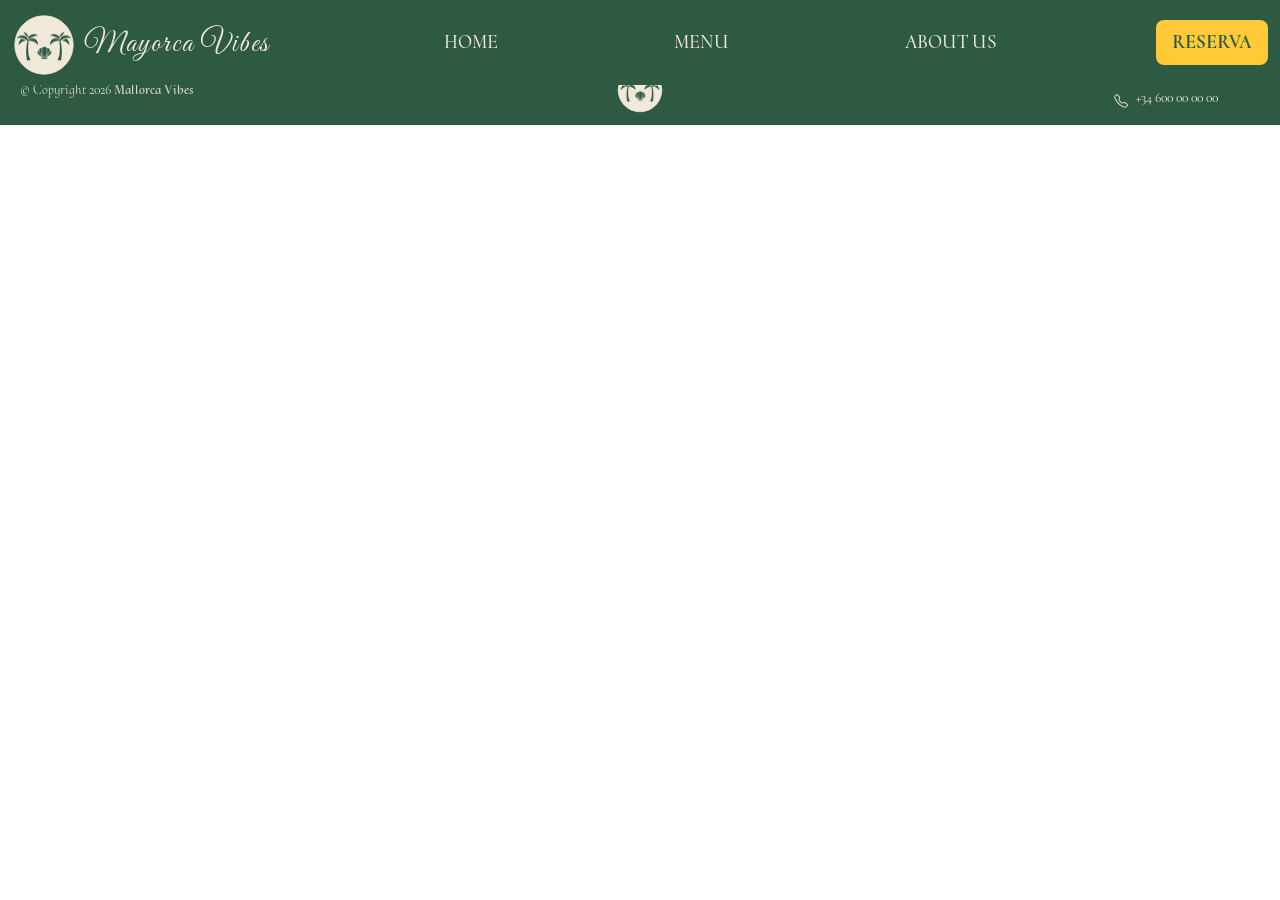
==== index.html @ 36dc3adb "Version 1.2" ====
<!doctype html>
<html lang="es">
  <head>
    <meta charset="utf-8">
    <meta name="viewport" content="width=device-width, initial-scale=1">
    <title>Mayorca Vibes</title>
    <link rel="stylesheet" href="css/roots.css">
    <link rel="stylesheet" href="css/navbar.css">
    <link rel="stylesheet" href="css/footer.css">

    <link rel="preconnect" href="https://fonts.googleapis.com">
    <link rel="preconnect" href="https://fonts.gstatic.com" crossorigin>
    <link href="https://fonts.googleapis.com/css2?family=Anton&family=Cormorant+Upright:wght@300;400;500;600;700&family=Great+Vibes&family=Hanken+Grotesk:ital,wght@0,100..900;1,100..900&family=Orbitron:wght@400..900&family=Share+Tech+Mono&display=swap" rel="stylesheet">
    <link rel="preconnect" href="https://fonts.googleapis.com">
    <link rel="preconnect" href="https://fonts.gstatic.com" crossorigin>
    <link href="https://fonts.googleapis.com/css2?family=Anton&family=Cormorant+Upright:wght@300;400;500;600;700&family=Great+Vibes&family=Hanken+Grotesk:ital,wght@0,100..900;1,100..900&family=Orbitron:wght@400..900&family=Share+Tech+Mono&display=swap" rel="stylesheet">
    
    <link href="https://cdn.jsdelivr.net/npm/bootstrap@5.3.8/dist/css/bootstrap.min.css" rel="stylesheet" integrity="sha384-sRIl4kxILFvY47J16cr9ZwB07vP4J8+LH7qKQnuqkuIAvNWLzeN8tE5YBujZqJLB" crossorigin="anonymous">
  </head>
  <body>
    <h1>Mayorca Vibes</h1>
    <div id="navbar-container"></div>

    <script src="js/navbar.js"></script>

    <div id="footer-container"></div>
    <script src="js/footer.js"></script>
    <script src="https://cdn.jsdelivr.net/npm/bootstrap@5.3.8/dist/js/bootstrap.bundle.min.js" integrity="sha384-FKyoEForCGlyvwx9Hj09JcYn3nv7wiPVlz7YYwJrWVcXK/BmnVDxM+D2scQbITxI" crossorigin="anonymous"></script>
  </body>
</html>
---- css/roots.css ----
:root{
    --primary-color: #2E5A44;
    --secondary-color: #F0E9DA;
    --contast-color: #FFC938;
   
    --font-primary: "Great Vibes", cursive ;
    --font-seconday: "Cormorant Upright", serif;
}
---- css/navbar.css ----
@import url(roots.css);

.navbar {
    position: fixed;
    top: 0;
    left: 0;
    width: 100%;
    z-index: 1030; 
    background-color: var(--primary-color) !important;
    transition: background-color 0.3s ease;
}

.logo-img{
    width: 4rem !important; 
    height: 4rem !important; 
    display: inline-block;
}

.navbrand-text{
    font-family: var(--font-primary);
    color: var(--secondary-color) !important;
    font-size: 1.9rem !important;
    font-weight: 400 !important;
    letter-spacing: 0.1rem;
}

.navbar-nav {
    margin-left: auto;
    margin-right: auto;
    display: flex;
}

.nav-link{
    color: var(--secondary-color) !important;
    font-family: var(--font-seconday) !important;
    position: relative;
    display: inline-block;
    font-size: 1.2rem !important;
    font-weight: 500 !important;
}


.nav-link::after {
    content: "";
    position: absolute;
    left: 0;
    bottom: 0;
    width: 100%;
    height: 2px;
    background-color: var(--contast-color);
    transform: scaleX(0);
    transform-origin: left;
    transition: transform 0.3s ease;
}

.nav-link:hover::after {
    transform: scaleX(1);
}

.nav-link.active::after {
    transform: scaleX(1);
}

.btn-reserva{
    color: var(--primary-color);
    background-color: var(--contast-color) !important;
    font-family: var(--font-seconday) !important;
    border-radius: 0.5rem;
    padding: 0.5rem 1rem 0.5rem 1rem;
    border: 0;
    font-size: 1.2rem !important;
    font-weight: 700 !important;
    transition: transform 0.25s ease, box-shadow 0.25s ease, background-color 0.25s ease;
}

.btn-reserva:hover {
    transform: scale(1.06);
    box-shadow: 0 4px 14px rgba(20, 46, 34, 0.45);
    background-color: #e0b82f !important;
}

.btn-reserva:active {
    transform: scale(0.97);
    box-shadow: 0 2px 6px rgba(20, 46, 34, 0.4);
}

.navbar-toggler-icon {
    background-image: url("../img/iconos/caracol-de-mar.png") !important;
    width: 2rem;
    height: 2rem;
    background-size: contain;
    background-repeat: no-repeat;
    transition: transform 0.4s ease;
}

.navbar-toggler:hover .navbar-toggler-icon {
    transform: rotate(15deg) scale(1.1);
}

.navbar-toggler:not(.collapsed) .navbar-toggler-icon {
    transform: rotate(90deg);
}
.navbar-toggler {
    border: none !important;
    box-shadow: none !important;
}

@media (min-width: 992px) {
    .navbar-nav {
        gap: 10rem;
    }
}

@media (max-width: 991.98px) {
    .navbar-nav {
        align-items: center;
        text-align: center;
    }

    .navbar-collapse {
        text-align: center;
    }
}
---- css/footer.css ----
@import url(roots.css);

.footer-mallorca {
    background-color: var(--primary-color);
    color: var(--secondary-color);
    padding: 0.5rem;
    font-family: var(--font-seconday);
}

.footer-inner {
    position: relative;
    display: flex;
    align-items: center;
    justify-content: space-between;
    flex-wrap: wrap;
    gap: 1rem;
}

.footer-copyright {
    font-size: 0.85rem;
    opacity: 0.9;
}

.footer-copyright em {
    font-style: normal;
    font-weight: 600;
}

.footer-logo {
    position: absolute;
    left: 50%;
    top: 50%;
    transform: translate(-50%, -50%);
    width: 3rem;
    height: 3rem;
}

.footer-contact li {
    display: flex;
    align-items: center;
    gap: 0.5rem;
}

.footer-contact a {
    font-size: 0.85rem;
    color: var(--secondary-color);
    text-decoration: none;
}

.footer-contact a:hover {
    color: var(--contast-color);
}


.footer-mallorca a:hover {
    color: var(--contast-color);
}


@media (max-width: 767.98px) {
    .footer-inner {
        flex-direction: column;
        text-align: center;
    }

    .footer-logo {
        position: static;
        transform: none;
        order: -1;
    }

    .footer-right {
        flex-direction: column;
        gap: 0.5rem;
    }
}
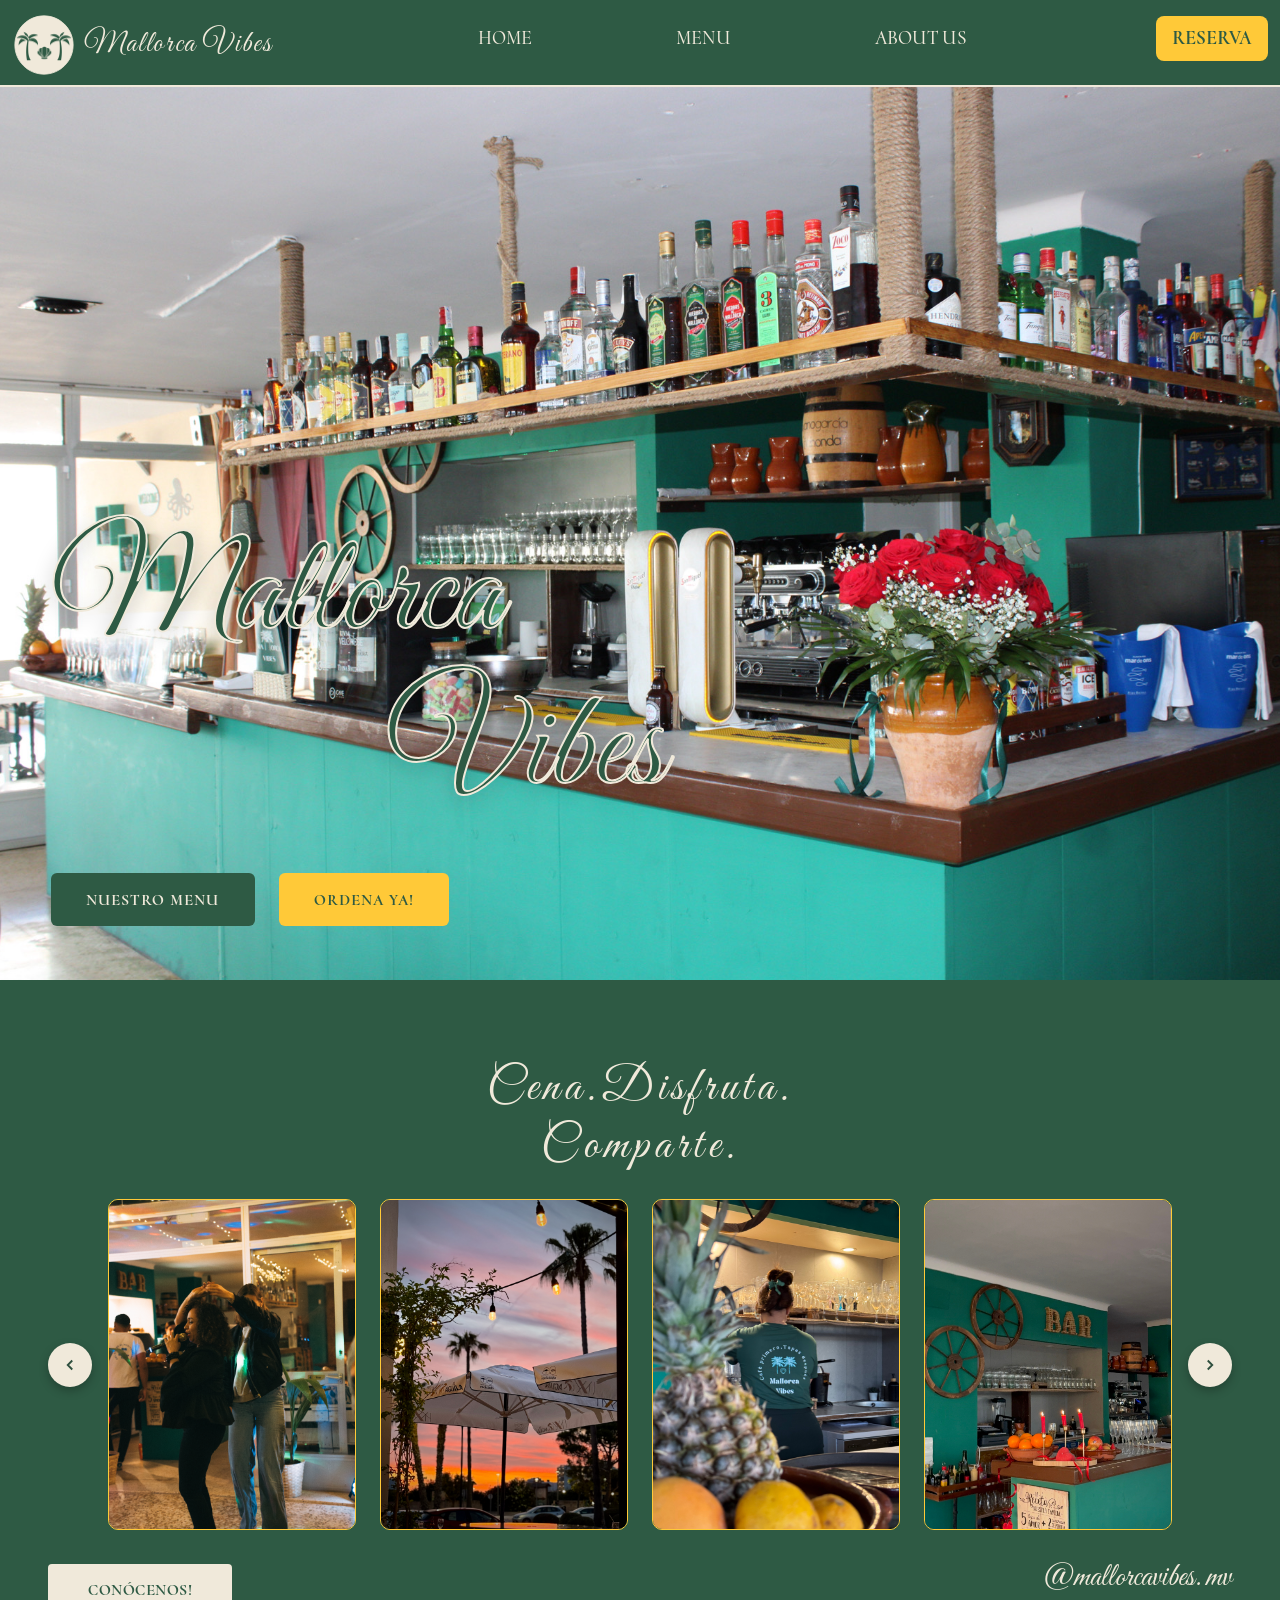
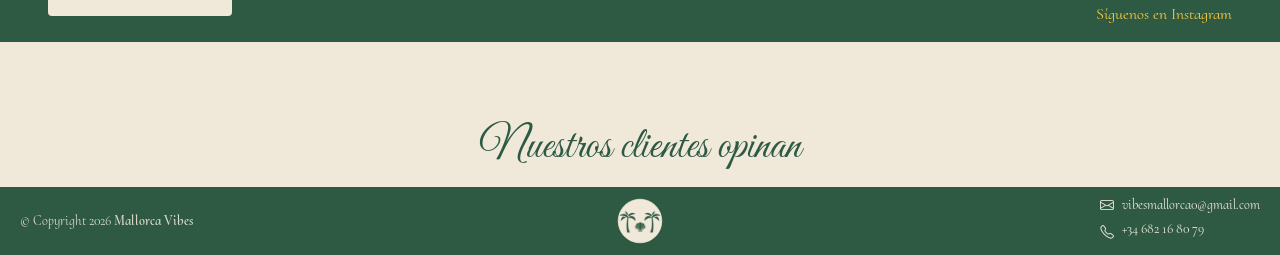
==== commit 2985c83a: "Home almost done" ====
--- a/index.html
+++ b/index.html
@@ -3,10 +3,12 @@
   <head>
     <meta charset="utf-8">
     <meta name="viewport" content="width=device-width, initial-scale=1">
-    <title>Mayorca Vibes</title>
+    <title>Mallorca-Vibes</title>
+    
     <link rel="stylesheet" href="css/roots.css">
     <link rel="stylesheet" href="css/navbar.css">
     <link rel="stylesheet" href="css/footer.css">
+    <link rel="stylesheet" href="css/index.css">
 
     <link rel="preconnect" href="https://fonts.googleapis.com">
     <link rel="preconnect" href="https://fonts.gstatic.com" crossorigin>
@@ -17,14 +19,80 @@
     
     <link href="https://cdn.jsdelivr.net/npm/bootstrap@5.3.8/dist/css/bootstrap.min.css" rel="stylesheet" integrity="sha384-sRIl4kxILFvY47J16cr9ZwB07vP4J8+LH7qKQnuqkuIAvNWLzeN8tE5YBujZqJLB" crossorigin="anonymous">
   </head>
-  <body>
-    <h1>Mayorca Vibes</h1>
+  <body id="body">
     <div id="navbar-container"></div>
+    
+    <section id="hero-section">
+      <div class="hero-content">
+        <h1 id="title-hero-section">Mallorca <span class="line-2">Vibes</span></h1>
+        <div class="hero-buttons">
+          <a href="html/menu.html" class="btn-menu text-decoration-none">Nuestro Menu</a>
+          <a href="html/reservation.html" class="btn-order text-decoration-none">Ordena ya!</a>
+        </div>
+      </div>
+    </section>
 
+    <section id="carroucel-section">
+
+      <h2 id="title-carroucel" class="mb-4">Cena.Disfruta.<br>Comparte.</br></h2>
+      
+      <div class="carrusel-wrap">
+        <button class="flecha flecha-izq" id="btnPrev" aria-label="Anterior">
+          <svg width="18" height="18" viewBox="0 0 24 24" fill="none" stroke="#2f4f3e" stroke-width="2.5"><path d="M15 18l-6-6 6-6"/></svg>
+        </button>
+    
+        <div class="carrusel-viewport">
+          <div class="carrusel-track" id="track">
+            <div class="carrusel-item"><img src="medio/img/carrusel/carroucel1.jpeg" alt="Foto 1"></div>
+            <div class="carrusel-item"><img src="medio/img/carrusel/carroucel2.JPEG" alt="Foto 2"></div>
+            <div class="carrusel-item"><img src="medio/img/carrusel/carroucel3.JPEG" alt="Foto 3"></div>
+            <div class="carrusel-item"><img src="medio/img/carrusel/carroucel4.jpeg" alt="Foto 4"></div>
+            <div class="carrusel-item"><img src="medio/img/carrusel/carroucel5.JPEG" alt="Foto 5"></div>
+            <div class="carrusel-item"><img src="medio/img/carrusel/carroucel6.jpeg" alt="Foto 6"></div>
+            <div class="carrusel-item"><img src="medio/img/carrusel/carroucel7.JPEG" alt="Foto 7"></div>
+            <div class="carrusel-item"><img src="medio/img/carrusel/carroucel8.jpeg" alt="Foto 8"></div>
+            <div class="carrusel-item"><img src="medio/img/carrusel/carroucel9.JPEG" alt="Foto 9"></div>
+            <div class="carrusel-item"><img src="medio/img/carrusel/carroucel10.jpg" alt="Foto 10"></div>
+            <div class="carrusel-item"><img src="medio/img/carrusel/carroucel11.jpg" alt="Foto 11"></div>
+            <div class="carrusel-item"><img src="medio/img/carrusel/carroucel12.JPEG" alt="Foto 12"></div>
+          </div>
+        </div>
+    
+        <button class="flecha flecha-der" id="btnNext" aria-label="Siguiente">
+          <svg width="18" height="18" viewBox="0 0 24 24" fill="none" stroke="#2f4f3e" stroke-width="2.5"><path d="M9 6l6 6-6 6"/></svg>
+        </button>
+      </div>
+
+      <div class="d-flex align-items-center justify-content-between mt-4 pb-3">
+        <a href="html/about.html" id="about-btn" class="btn text-decoration-none ">CONÓCENOS!</a>
+        
+        <ul id="list-redes" class="mb-0">
+          <li>
+            <a href="https://www.instagram.com/mallorcavibes.mv/" class="text-decoration-none">@mallorcavibes.mv</a>
+          </li>
+          <li class="li-redes text-end"> 
+            <small>Síguenos en Instagram</small>
+          </li>
+        </ul>
+
+      </div>
+    </section>
+
+    <section id="google-opinions">
+      <h1 class="section-title">Nuestros clientes opinan</h1>
+      <!-- Elfsight Google Reviews | Untitled Google Reviews -->
+      <script src="https://elfsightcdn.com/platform.js" async></script>
+      <div class="elfsight-app-364b412d-c922-4b7b-8bd2-c5400825ebcb" data-elfsight-app-lazy></div>
+    </section>
+    
     <script src="js/navbar.js"></script>
+    <script src="js/carroucel.js"></script>
+    <script src="js/reviews.js"></script>
 
     <div id="footer-container"></div>
     <script src="js/footer.js"></script>
     <script src="https://cdn.jsdelivr.net/npm/bootstrap@5.3.8/dist/js/bootstrap.bundle.min.js" integrity="sha384-FKyoEForCGlyvwx9Hj09JcYn3nv7wiPVlz7YYwJrWVcXK/BmnVDxM+D2scQbITxI" crossorigin="anonymous"></script>
   </body>
-</html>+</html>
+
+
--- a/css/navbar.css
+++ b/css/navbar.css
@@ -8,6 +8,7 @@
     z-index: 1030; 
     background-color: var(--primary-color) !important;
     transition: background-color 0.3s ease;
+    border-bottom: 2px solid var(--secondary-color);
 }
 
 .logo-img{
@@ -62,6 +63,7 @@
 }
 
 .btn-reserva{
+    display: inline-block;
     color: var(--primary-color);
     background-color: var(--contast-color) !important;
     font-family: var(--font-seconday) !important;
@@ -105,19 +107,59 @@
     box-shadow: none !important;
 }
 
-@media (min-width: 992px) {
+/* ===== Desktop grande (>=1200px) ===== */
+@media (min-width: 1200px) {
     .navbar-nav {
-        gap: 10rem;
+        gap: 8rem;
     }
 }
 
+/* ===== Desktop / laptop mediano (992px - 1199.98px) ===== */
+@media (min-width: 992px) and (max-width: 1199.98px) {
+    .navbar-nav {
+        gap: 3rem;
+    }
+
+    .navbrand-text {
+        font-size: 1.6rem !important;
+    }
+}
+
+/* ===== Menú colapsado: tablet y móvil (<992px) ===== */
 @media (max-width: 991.98px) {
     .navbar-nav {
         align-items: center;
         text-align: center;
+        gap: 0.1rem;
     }
 
     .navbar-collapse {
         text-align: center;
     }
+
+    .btn-reserva {
+        margin-top: 0.5rem;
+        width: fit-content;
+    }
+}
+
+/* ===== Tablets pequeñas / móviles grandes (<=576px) ===== */
+@media (max-width: 576px) {
+    .logo-img {
+        width: 3rem !important;
+        height: 3rem !important;
+    }
+
+    .navbrand-text {
+        font-size: 1.4rem !important;
+    }
+
+    .nav-link {
+        font-size: 1.1rem !important;
+    }
+
+    .btn-reserva {
+        font-size: 1rem !important;
+        padding: 0.4rem 0.9rem;
+    }
 }
--- a/css/footer.css
+++ b/css/footer.css
@@ -5,6 +5,7 @@
     color: var(--secondary-color);
     padding: 0.5rem;
     font-family: var(--font-seconday);
+    border-top: 2px solid var(--secondary-color);
 }
 
 .footer-inner {
@@ -61,6 +62,7 @@
     .footer-inner {
         flex-direction: column;
         text-align: center;
+        align-items: center;
     }
 
     .footer-logo {
@@ -69,8 +71,14 @@
         order: -1;
     }
 
+    .footer-contact li > div {
+        justify-content: center;
+    }
+
     .footer-right {
         flex-direction: column;
-        gap: 0.5rem;
+        text-align: center;
+        justify-content: center;
+        align-items: center;
     }
 }
--- a/css/index.css
+++ b/css/index.css
@@ -0,0 +1,321 @@
+@import url(roots.css);
+
+#body{
+    margin-top:5rem;
+    background-color: var(--secondary-color);
+}
+
+#hero-section{
+    height: 100vh;
+    height: 100svh;
+    background-image: url('../medio/img/imgSection/Section-1.jpeg');
+    background-size: cover;
+    background-position: center;
+    display: flex;
+    align-items: flex-end;
+    padding: 0 4vw 6vh;
+    position: relative;
+}
+
+.hero-content{
+    display: flex;
+    flex-direction: column;
+    align-items: flex-start;
+    gap: 2.5rem;
+}
+
+#title-hero-section{
+    margin: 0;
+    font-family: var(--font-primary);
+    font-weight: 400;
+    font-size: clamp(3.5rem, 15vw, 8.5rem);
+    line-height: 1.2;
+    color: var(--primary-color);
+    -webkit-text-stroke: 2px var(--secondary-color );
+    text-shadow: 0 4px 20px rgba(0,0,0,0.25);
+}
+
+#title-hero-section .line-2{
+    display: block;
+    margin-left: 75%;
+    margin-top: -0.5rem;
+}
+
+
+.hero-buttons{
+    display: flex;
+    gap: 1.5rem;
+}
+ 
+.btn-menu,
+.btn-order{
+    border: none;
+    padding: 0.9rem 2.2rem;
+    font-family: var(--font-seconday);
+    font-weight: 1000;
+    text-transform: uppercase;
+    letter-spacing: 1px;
+    border-radius: 6px;
+    transition: background-color .3s ease, color .3s ease;
+}
+ 
+.btn-menu{
+    background-color: var(--primary-color);
+    color: var(--secondary-color);
+}
+.btn-menu:hover{
+    background-color: #1f4433;
+    color: var(--contast-color);
+}
+ 
+.btn-order{
+    background-color: var(--contast-color);
+    color: var(--primary-color);
+    font-weight: 1000;
+}
+.btn-order:hover{
+    background-color: #e6b400;
+}
+
+
+#carroucel-section{
+    padding-top: 5rem;
+    background-color: var(--primary-color);
+    padding-left: 3rem;
+    padding-right: 3rem;
+}
+
+#title-carroucel{
+    font-family: var(--font-primary);
+    color: var(--secondary-color);
+    text-align: center;
+    font-size: 3rem;
+    letter-spacing: 5px;
+}
+
+.carrusel-wrap{
+    position: relative;
+    padding: 0 60px;
+  }
+  .carrusel-viewport{
+    overflow: hidden;
+  }
+  .carrusel-track{
+    display: flex;
+    gap: 24px;
+    transition: transform .5s ease;
+  }
+  .carrusel-item{
+    flex: 0 0 calc(25% - 18px);
+    aspect-ratio: 3/4;
+    border: 1px solid var(--contast-color);
+    border-radius: 10px;
+    overflow: hidden;
+  }
+  .carrusel-item img{
+    width: 100%;
+    height: 100%;
+    object-fit: cover;
+    display: block;
+  }
+
+  .flecha{
+    position: absolute;
+    top: 50%;
+    transform: translateY(-50%);
+    background: var(--secondary-color);
+    border: none;
+    width: 44px;
+    height: 44px;
+    border-radius: 50%;
+    display: flex;
+    align-items: center;
+    justify-content: center;
+    box-shadow: 0 4px 10px rgba(0,0,0,.25);
+    z-index: 2;
+  }
+
+  .flecha:hover{ 
+    background: var(--secondary-color); 
+  }
+
+  .flecha-izq{ left: 0; }
+  .flecha-der{ right: 0; }
+
+  #about-btn{
+    background-color: var(--secondary-color);
+    font-family: var(--font-seconday);
+    font-weight: 700;
+    letter-spacing: .5px;
+    border: none;
+    padding: 14px 40px;
+    border-radius: 4px;
+    transition: background-color .25s ease;
+    color: var(--primary-color);
+}
+
+#about-btn:hover{
+    background-color: #CCC6B9;
+    color: #274C39;
+}
+
+#list-redes{
+    list-style-type: none;
+  }
+
+#list-redes li a{
+    font-family: var(--font-primary);
+    font-size: 2rem;
+    color: var(--secondary-color);
+}
+
+ #list-redes li a:hover{
+    color: var(--contast-color);
+ }
+
+ #list-redes li small{
+    font-family: var(--font-seconday);
+    font-size: 1rem;
+    color: var(--contast-color);
+}
+
+#google-opinions{
+    font-family: var(--font-seconday);
+}
+
+.section-title{ 
+    font-family: var(--font-primary), 
+    serif; text-align: center; 
+    color: var(--primary-color); 
+    font-size: 2.75rem; 
+    margin: 5rem 0 10px; }
+ 
+ /* ===== Responsive: sección del carrusel ===== */
+ @media (max-width: 900px){
+    #carroucel-section{
+        padding-left: 1.5rem;
+        padding-right: 1.5rem;
+    }
+    #title-carroucel{
+        font-size: 2.2rem;
+        letter-spacing: 3px;
+    }
+    .carrusel-item{ flex-basis: calc(50% - 12px); }
+  }
+
+@media (max-width: 560px){
+    #carroucel-section{
+        padding-top: 5rem;
+        padding-left: 1rem;
+        padding-right: 1rem;
+    }
+    #title-carroucel{
+        font-size: 1.7rem;
+        letter-spacing: 2px;
+    }
+    .carrusel-item{ flex-basis: 100%; }
+    .carrusel-wrap{ padding: 0 40px; }
+
+    .flecha{
+        width: 34px;
+        height: 34px;
+    }
+
+    #carroucel-section .d-flex{
+        flex-direction: column;
+        align-items: flex-center !important;
+        gap: 1.25rem;
+    }
+
+    #about-btn{
+        padding: 12px 28px;
+        width: 100%;
+        text-align: center;
+    }
+
+    #list-redes{
+        justify-content: center;
+        text-align: center;
+        padding: 0;
+    }
+    #list-redes li a{
+        font-size: 1.4rem;
+    }
+    .li-redes{
+        text-align: center !important;
+    }
+  }
+
+  @media (max-width: 380px){
+    .carrusel-wrap{ padding: 0 30px; }
+    .flecha{
+        width: 28px;
+        height: 28px;
+    }
+  }
+
+/* ===== Responsive: hero section ===== */
+@media (max-width: 900px){
+    #hero-section{
+        padding: 0 5vw 7vh;
+    }
+
+    #title-hero-section{
+        font-size: clamp(3rem, 18vw, 10rem);
+        -webkit-text-stroke: 1.75px var(--secondary-color);
+        margin-bottom: 5rem;
+    }
+
+    #title-hero-section .line-2{
+        margin-left: 45%;
+    }
+
+    .hero-buttons{
+        gap: 1.25rem;
+    }
+
+    .btn-menu,
+    .btn-order{
+        padding: 0.8rem 1.8rem;
+    }
+}
+
+@media (max-width: 560px){
+    #hero-section{
+        padding: 0 6vw 8vh;
+    }
+
+    #title-hero-section{
+        font-size: clamp(2.75rem, 25vw, 10rem);
+        -webkit-text-stroke: 1.5px var(--secondary-color);
+        text-align: center;
+        padding-bottom: 5rem;
+    }
+
+    #title-hero-section .line-2{
+        margin-left: 0;
+        margin-top: 0;
+    }
+
+    .hero-content{
+        gap: 1.75rem;
+        width: 100%;
+        align-items: center;
+    }
+
+    .hero-buttons{
+        flex-direction: column;
+        width: 100%;
+        gap: 1rem;
+    }
+
+    .btn-menu,
+    .btn-order{
+        width: 100%;
+        text-align: center;
+        padding: 0.85rem 1.5rem;
+    }
+}
+
+
+
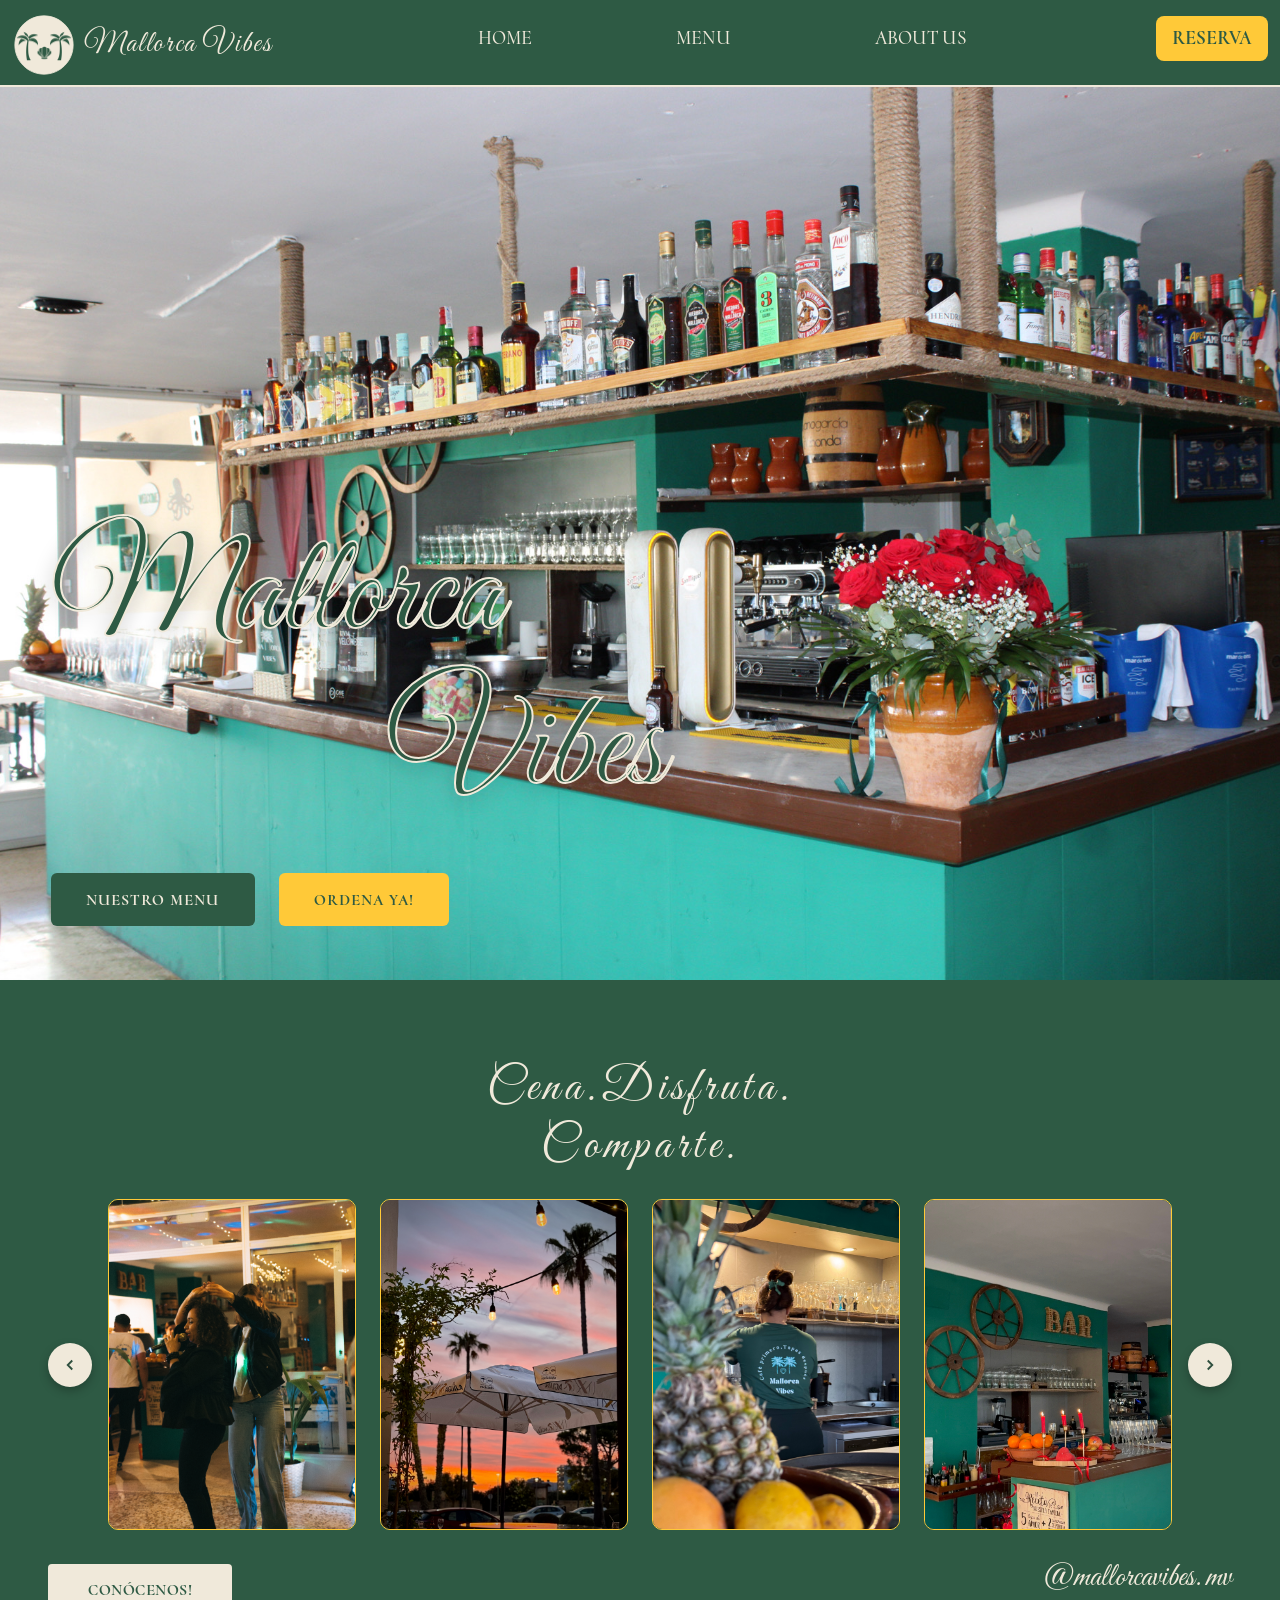
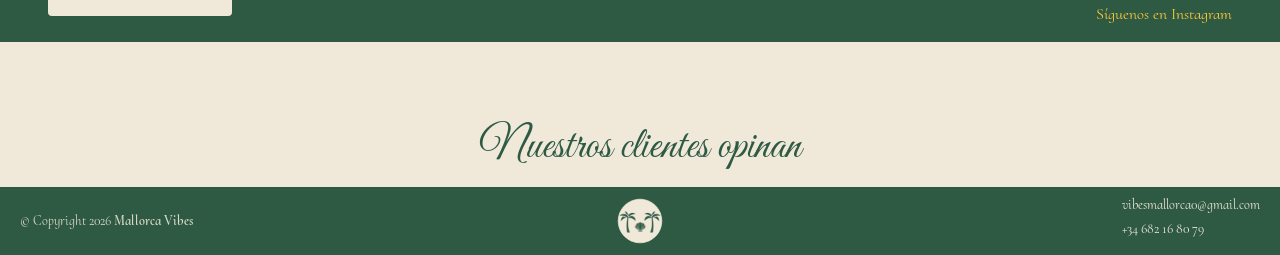
==== commit 1fc7c870: "fix bug index 1" ====
--- a/index.html
+++ b/index.html
@@ -26,8 +26,8 @@
       <div class="hero-content">
         <h1 id="title-hero-section">Mallorca <span class="line-2">Vibes</span></h1>
         <div class="hero-buttons">
-          <a href="html/menu.html" class="btn-menu text-decoration-none">Nuestro Menu</a>
-          <a href="html/reservation.html" class="btn-order text-decoration-none">Ordena ya!</a>
+          <a href="../html/menu.html" class="btn-menu text-decoration-none">Nuestro Menu</a>
+          <a href="../html/reservation.html" class="btn-order text-decoration-none">Ordena ya!</a>
         </div>
       </div>
     </section>
@@ -86,6 +86,7 @@
     </section>
     
     <script src="js/navbar.js"></script>
+    
     <script src="js/carroucel.js"></script>
     <script src="js/reviews.js"></script>
 
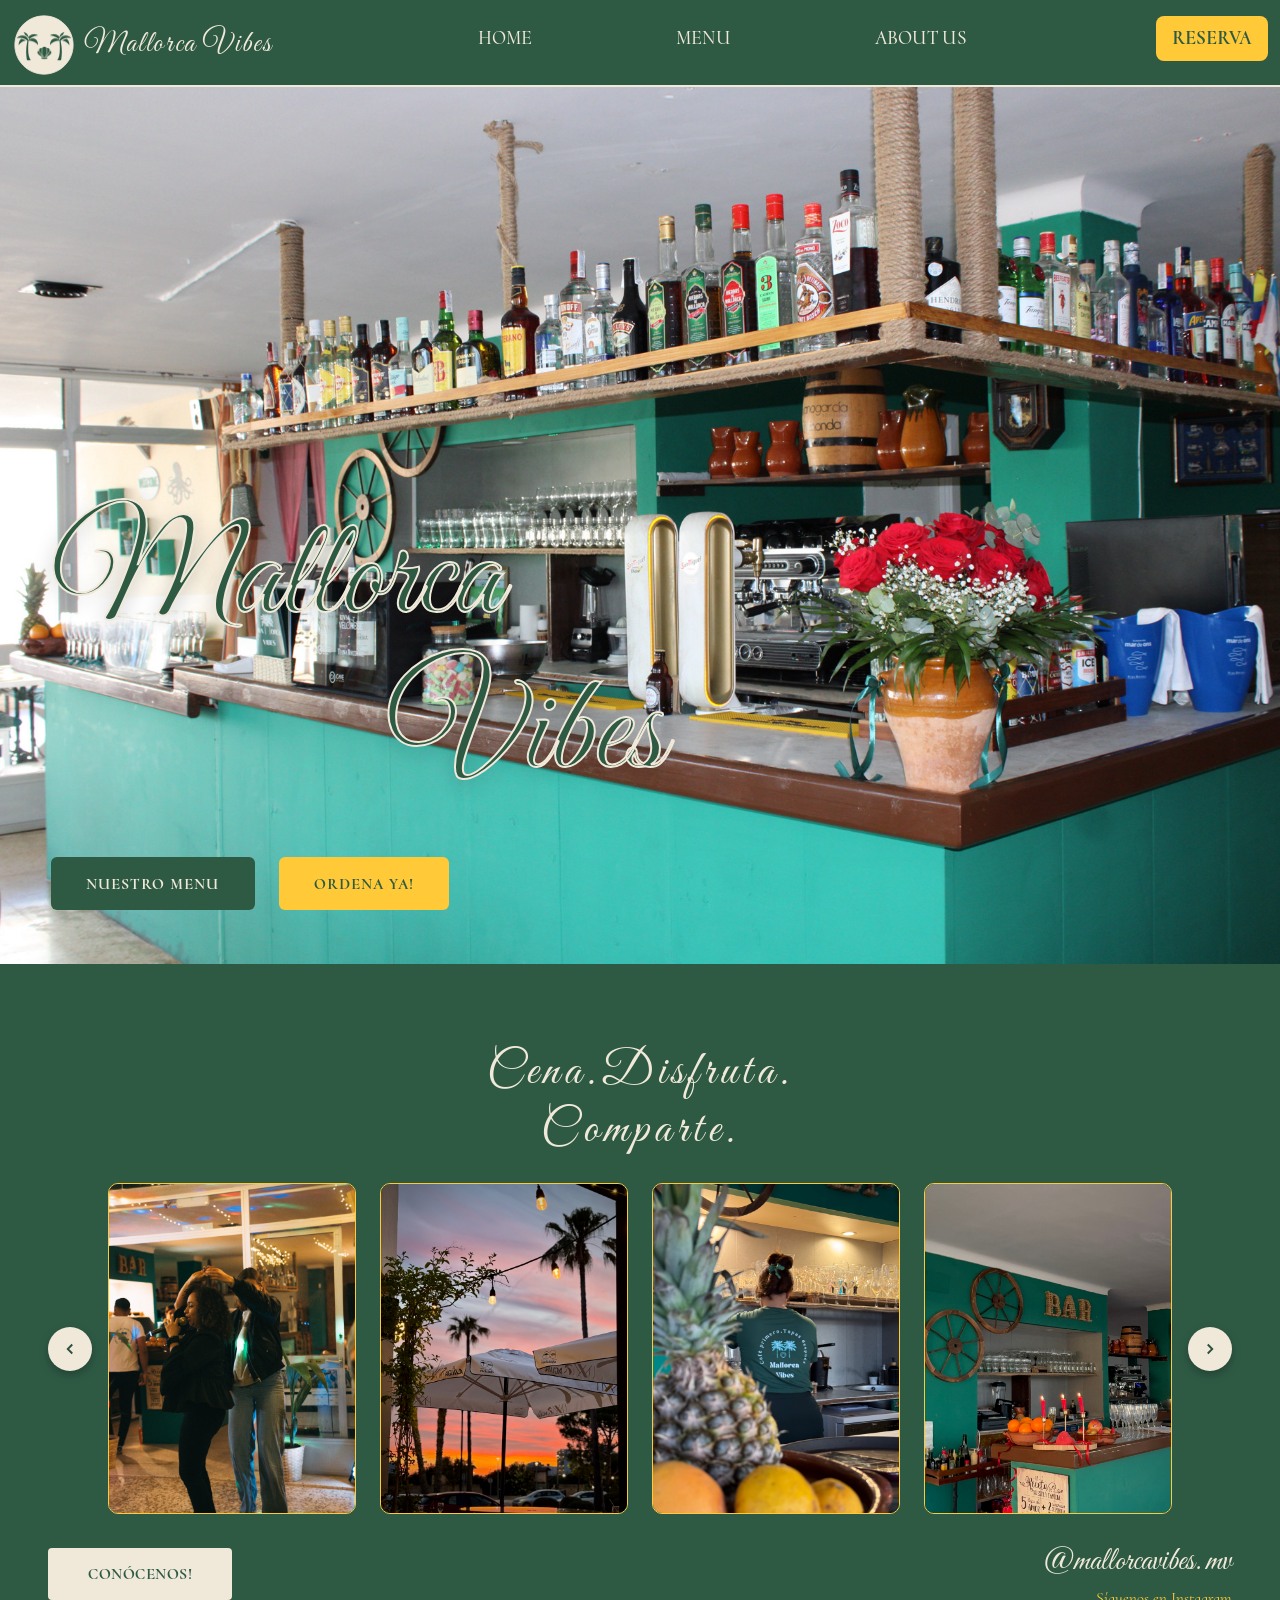
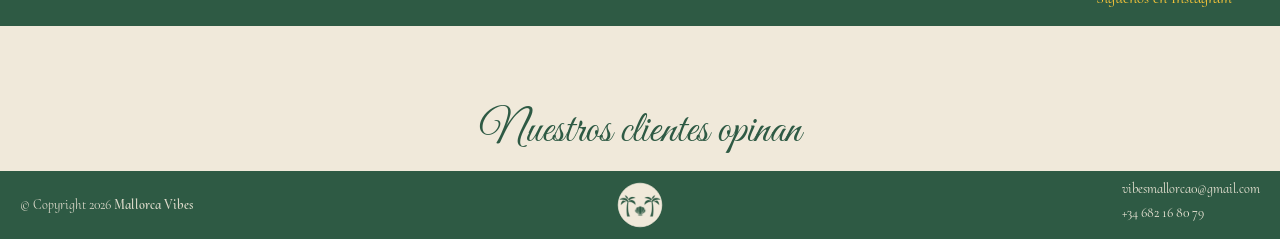
==== commit ee2350e2: "fix bug index 4" ====
--- a/index.html
+++ b/index.html
@@ -26,8 +26,8 @@
       <div class="hero-content">
         <h1 id="title-hero-section">Mallorca <span class="line-2">Vibes</span></h1>
         <div class="hero-buttons">
-          <a href="../html/menu.html" class="btn-menu text-decoration-none">Nuestro Menu</a>
-          <a href="../html/reservation.html" class="btn-order text-decoration-none">Ordena ya!</a>
+          <a href="html/menu.html" class="btn-menu text-decoration-none">Nuestro Menu</a>
+          <a href="html/reservation.html" class="btn-order text-decoration-none">Ordena ya!</a>
         </div>
       </div>
     </section>
--- a/css/navbar.css
+++ b/css/navbar.css
@@ -87,7 +87,7 @@
 }
 
 .navbar-toggler-icon {
-    background-image: url("../img/iconos/caracol-de-mar.png") !important;
+    background-image: url("../medio/img/iconos/caracol-de-mar.png") !important;
     width: 2rem;
     height: 2rem;
     background-size: contain;
--- a/css/index.css
+++ b/css/index.css
@@ -1,7 +1,7 @@
 @import url(roots.css);
 
 #body{
-    margin-top:5rem;
+    margin-top: 4rem;
     background-color: var(--secondary-color);
 }
 
@@ -15,6 +15,7 @@
     align-items: flex-end;
     padding: 0 4vw 6vh;
     position: relative;
+    overflow: hidden;
 }
 
 .hero-content{
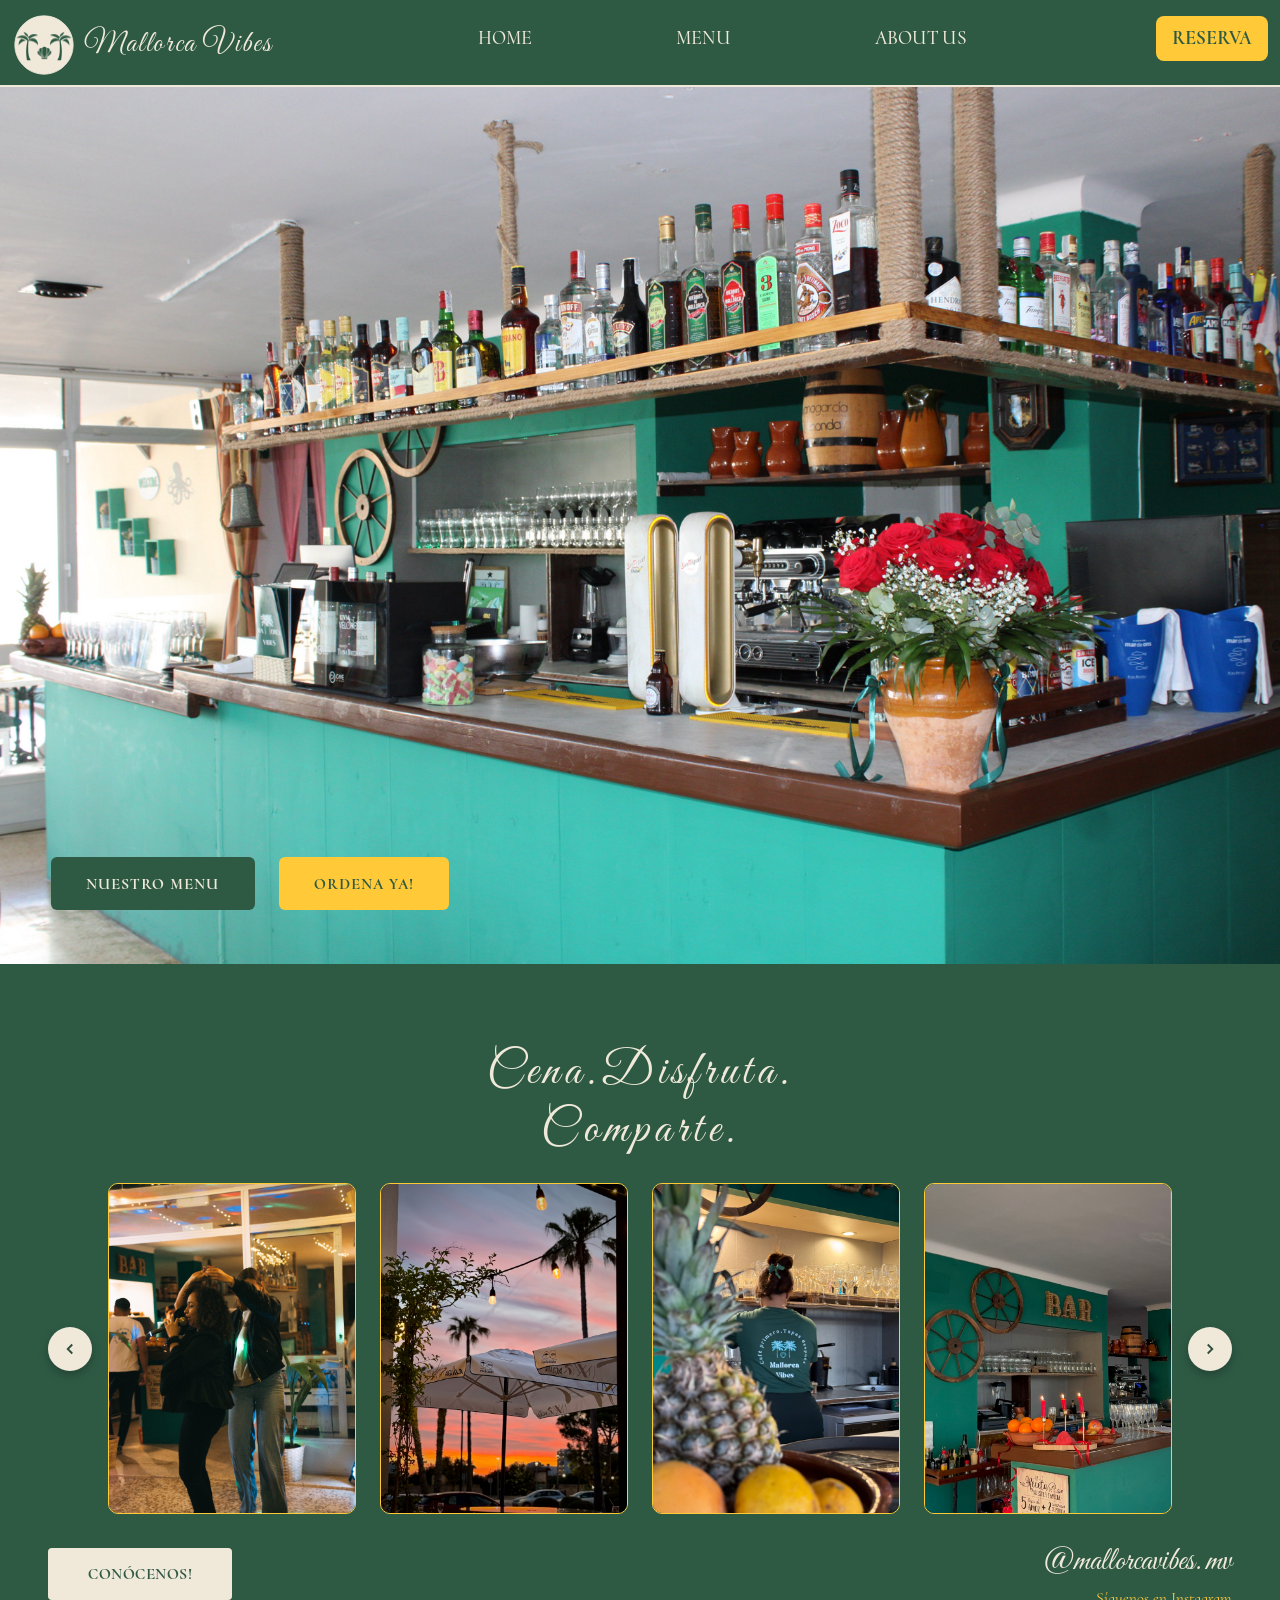
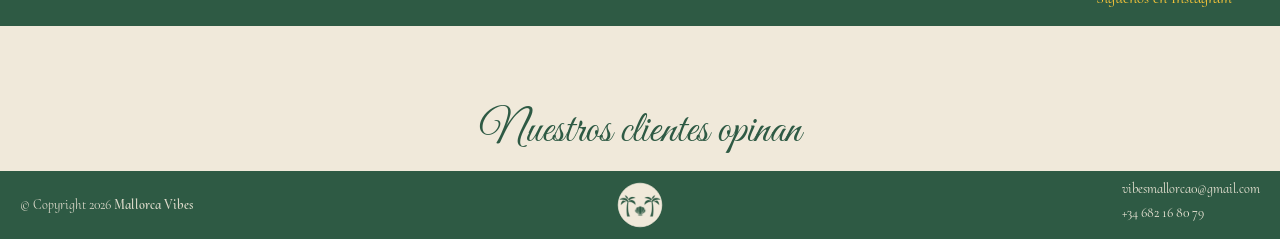
==== commit aa8c08cd: "remove title hero section" ====
--- a/index.html
+++ b/index.html
@@ -24,7 +24,6 @@
     
     <section id="hero-section">
       <div class="hero-content">
-        <h1 id="title-hero-section">Mallorca <span class="line-2">Vibes</span></h1>
         <div class="hero-buttons">
           <a href="html/menu.html" class="btn-menu text-decoration-none">Nuestro Menu</a>
           <a href="html/reservation.html" class="btn-order text-decoration-none">Ordena ya!</a>
--- a/css/index.css
+++ b/css/index.css
@@ -24,24 +24,6 @@
     align-items: flex-start;
     gap: 2.5rem;
 }
-
-#title-hero-section{
-    margin: 0;
-    font-family: var(--font-primary);
-    font-weight: 400;
-    font-size: clamp(3.5rem, 15vw, 8.5rem);
-    line-height: 1.2;
-    color: var(--primary-color);
-    -webkit-text-stroke: 2px var(--secondary-color );
-    text-shadow: 0 4px 20px rgba(0,0,0,0.25);
-}
-
-#title-hero-section .line-2{
-    display: block;
-    margin-left: 75%;
-    margin-top: -0.5rem;
-}
-
 
 .hero-buttons{
     display: flex;
@@ -261,16 +243,6 @@
         padding: 0 5vw 7vh;
     }
 
-    #title-hero-section{
-        font-size: clamp(3rem, 18vw, 10rem);
-        -webkit-text-stroke: 1.75px var(--secondary-color);
-        margin-bottom: 5rem;
-    }
-
-    #title-hero-section .line-2{
-        margin-left: 45%;
-    }
-
     .hero-buttons{
         gap: 1.25rem;
     }
@@ -286,18 +258,6 @@
         padding: 0 6vw 8vh;
     }
 
-    #title-hero-section{
-        font-size: clamp(2.75rem, 25vw, 10rem);
-        -webkit-text-stroke: 1.5px var(--secondary-color);
-        text-align: center;
-        padding-bottom: 5rem;
-    }
-
-    #title-hero-section .line-2{
-        margin-left: 0;
-        margin-top: 0;
-    }
-
     .hero-content{
         gap: 1.75rem;
         width: 100%;
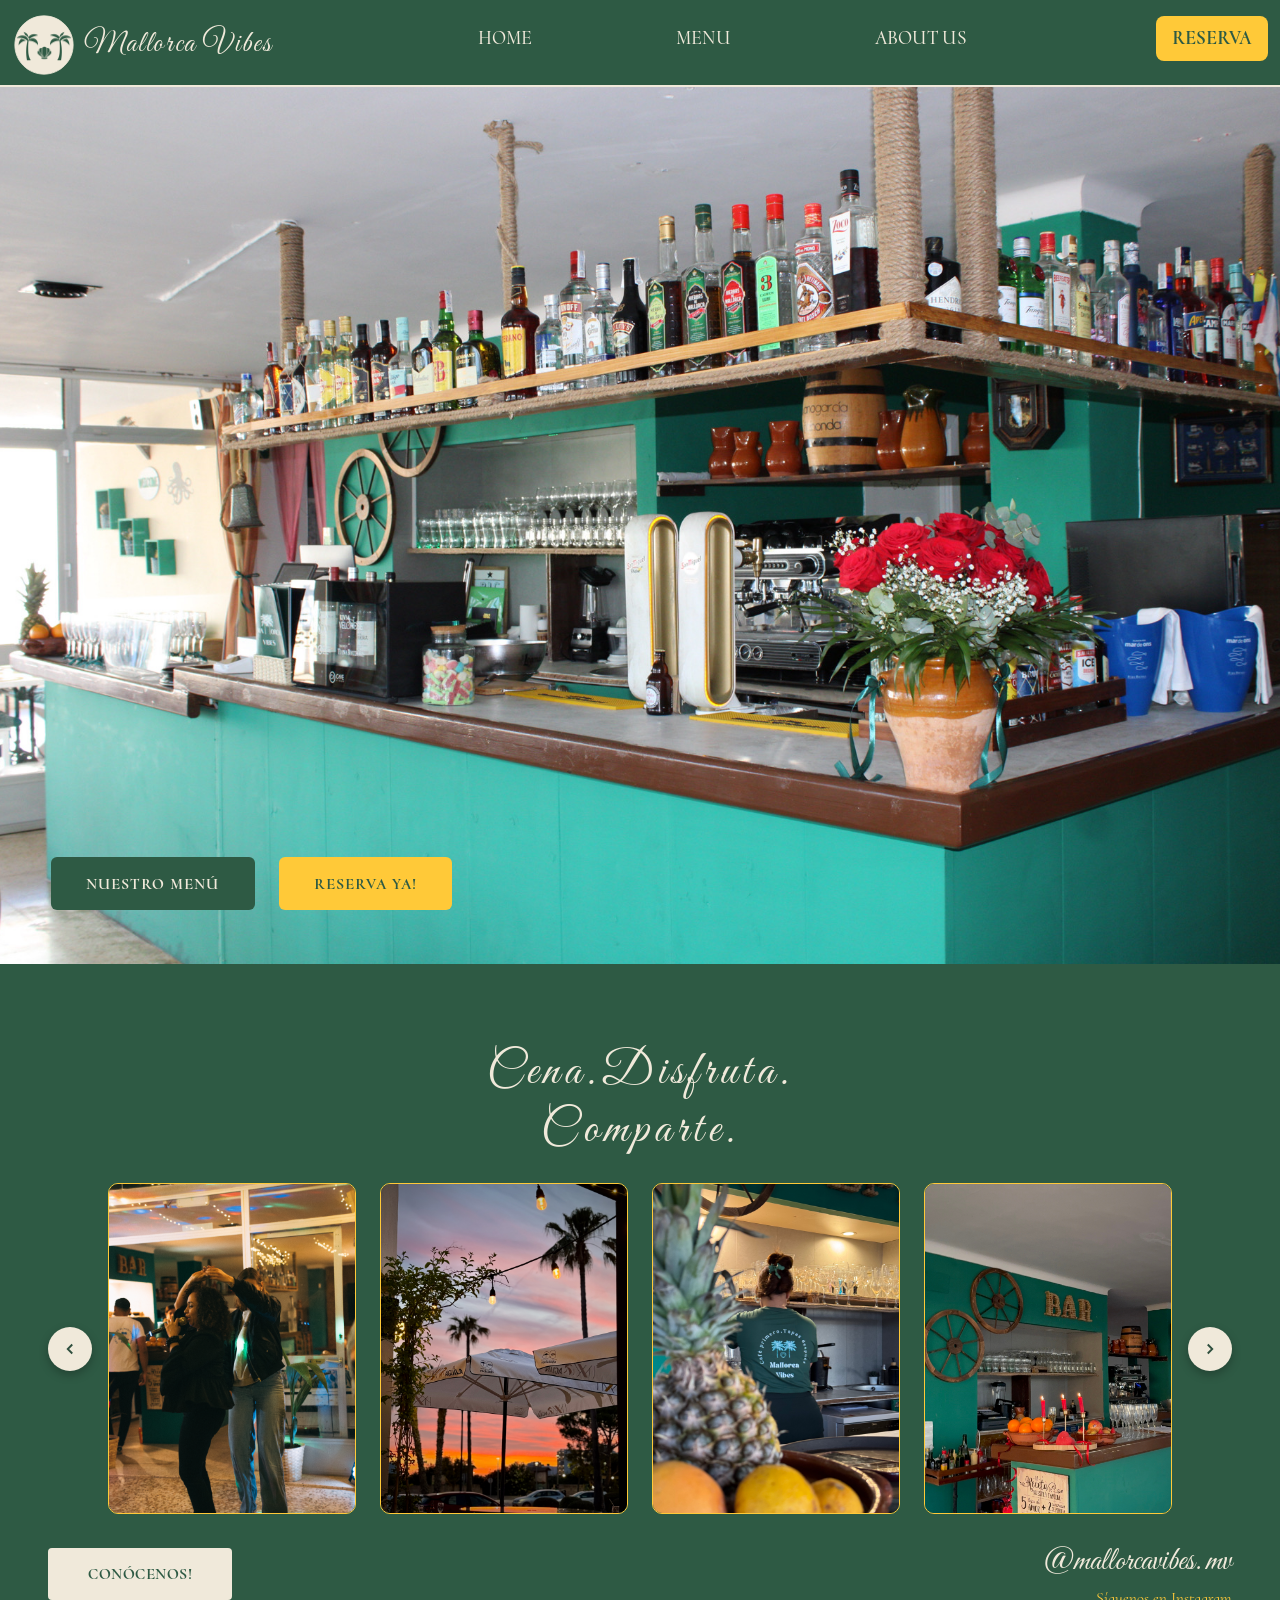
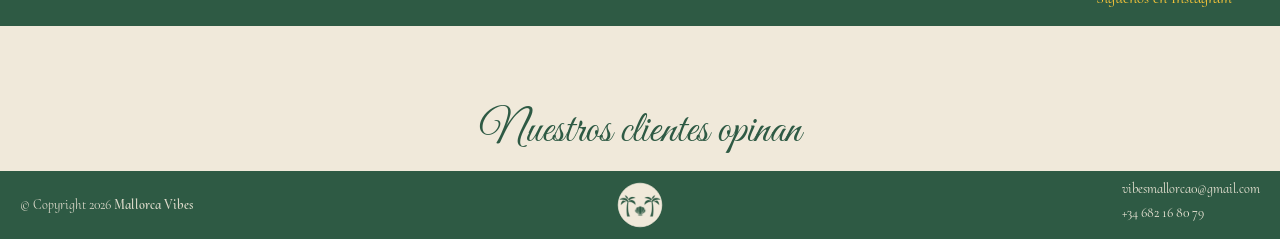
==== commit df4f444f: "change text btn" ====
--- a/index.html
+++ b/index.html
@@ -25,8 +25,8 @@
     <section id="hero-section">
       <div class="hero-content">
         <div class="hero-buttons">
-          <a href="html/menu.html" class="btn-menu text-decoration-none">Nuestro Menu</a>
-          <a href="html/reservation.html" class="btn-order text-decoration-none">Ordena ya!</a>
+          <a href="html/menu.html" class="btn-menu text-decoration-none">NUESTRO MENÚ</a>
+          <a href="html/reservation.html" class="btn-order text-decoration-none">RESERVA YA!</a>
         </div>
       </div>
     </section>
